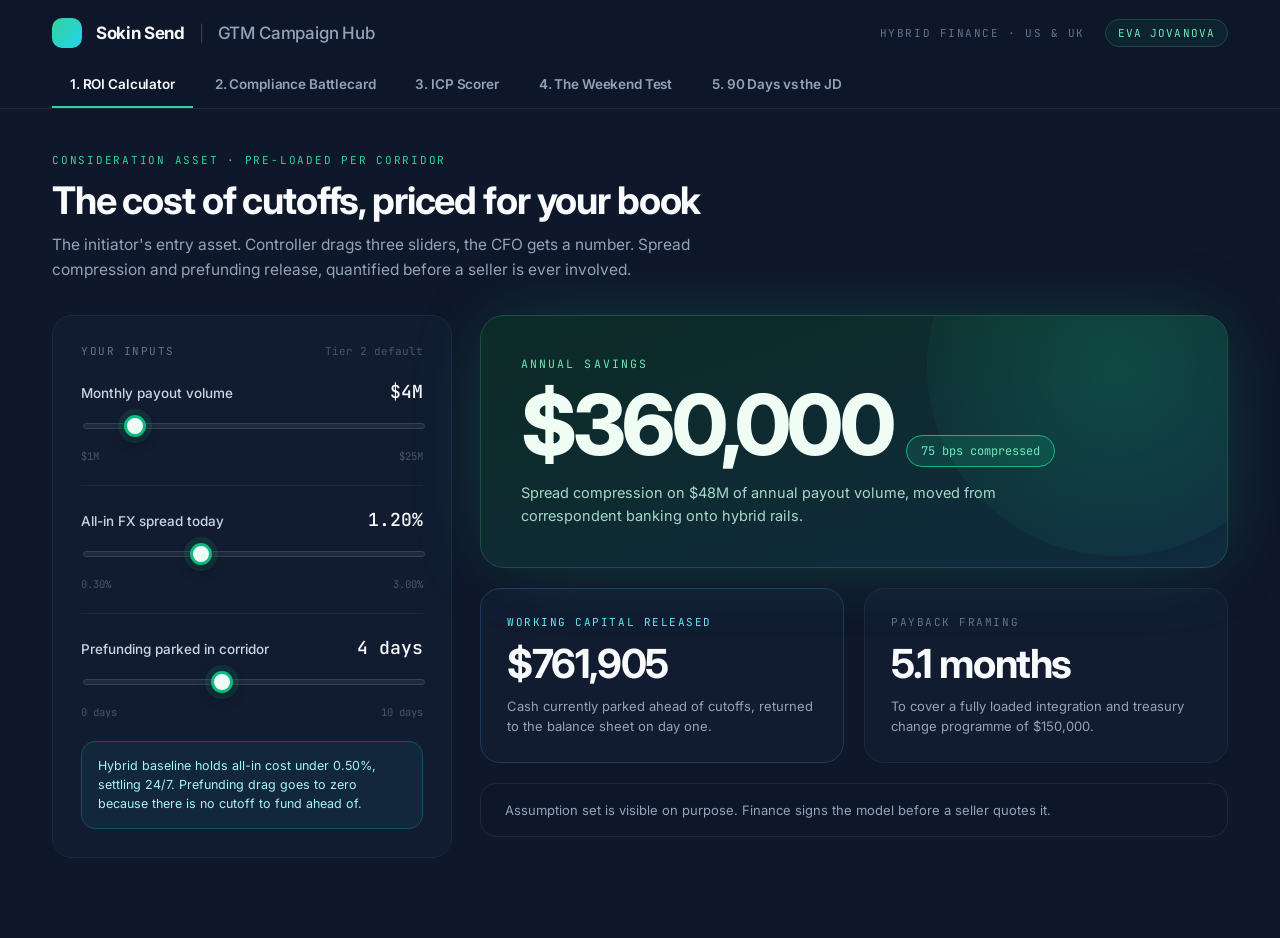
==== index.html @ 521b1e85 "Add files via upload" ====
<!DOCTYPE html>
<html lang="en">
<head>
  <meta charset="UTF-8">
  <meta name="viewport" content="width=device-width, initial-scale=1.0">
  <title>ROI Calculator · Sokin Send GTM Hub</title>

  <link rel="preconnect" href="https://fonts.googleapis.com">
  <link rel="preconnect" href="https://fonts.gstatic.com" crossorigin>
  <link href="https://fonts.googleapis.com/css2?family=Inter:wght@400;500;600;700;800&family=JetBrains+Mono:wght@400;500&display=swap" rel="stylesheet">
  <link rel="stylesheet" href="styles.css">
</head>
<body>

  <!-- ======= HEADER: identical on all five pages. If you change a
       label here, change it on the other four pages too. ======= -->
  <header class="site-header">
    <div class="site-header-inner">
      <div class="brand-row">
        <div class="brand">
          <div class="brand-mark"></div>
          <span class="brand-name">Sokin Send</span>
          <span class="brand-divider">|</span>
          <span class="brand-sub">GTM Campaign Hub</span>
        </div>
        <div class="brand-meta">
          <span class="meta-label">Hybrid Finance · US &amp; UK</span>
          <span class="author-pill">Eva Jovanova</span>
        </div>
      </div>
      <nav class="tab-nav">
        <a href="index.html" aria-current="page">1. ROI Calculator</a>
        <a href="battlecard.html">2. Compliance Battlecard</a>
        <a href="icp-scorer.html">3. ICP Scorer</a>
        <a href="weekend-test.html">4. The Weekend Test</a>
        <a href="90-days.html">5. 90 Days vs the JD</a>
      </nav>
    </div>
  </header>

  <main class="page">

    <div class="page-intro">
      <span class="eyebrow eyebrow-emerald">Consideration asset · pre-loaded per corridor</span>
      <h1 class="page-title">The cost of cutoffs, priced for your book</h1>
      <p class="page-lede">The initiator's entry asset. Controller drags three sliders, the CFO gets a number. Spread compression and prefunding release, quantified before a seller is ever involved.</p>
    </div>

    <div class="roi-grid">

      <!-- ============ LEFT: INPUTS ============
           Slider ranges and starting values live in the min / max /
           step / value attributes below. The formulas live in roi.js. -->
      <div class="card inputs-card">
        <div class="inputs-head">
          <span class="card-label">Your inputs</span>
          <span class="inputs-hint">Tier 2 default</span>
        </div>

        <div class="slider-block">
          <div class="slider-head">
            <span class="slider-name">Monthly payout volume</span>
            <span class="slider-value" id="volume-label">$4M</span>
          </div>
          <input type="range" id="volume" min="1000000" max="25000000" step="500000" value="4000000"
                 aria-label="Monthly payout volume">
          <div class="slider-marks"><span>$1M</span><span>$25M</span></div>
        </div>

        <div class="divider"></div>

        <div class="slider-block">
          <div class="slider-head">
            <span class="slider-name">All-in FX spread today</span>
            <span class="slider-value" id="spread-label">1.20%</span>
          </div>
          <input type="range" id="spread" min="0.3" max="3" step="0.05" value="1.2"
                 aria-label="All-in FX spread today">
          <div class="slider-marks"><span>0.30%</span><span>3.00%</span></div>
        </div>

        <div class="divider"></div>

        <div class="slider-block">
          <div class="slider-head">
            <span class="slider-name">Prefunding parked in corridor</span>
            <span class="slider-value" id="prefund-label">4 days</span>
          </div>
          <input type="range" id="prefund" min="0" max="10" step="1" value="4"
                 aria-label="Prefunding days parked in corridor">
          <div class="slider-marks"><span>0 days</span><span>10 days</span></div>
        </div>

        <div class="assumption-note">
          <p>Hybrid baseline holds all-in cost under 0.50%, settling 24/7. Prefunding drag goes to zero because there is no cutoff to fund ahead of.</p>
        </div>
      </div>

      <!-- ============ RIGHT: OUTPUTS ============
           Everything with an id below is filled in by roi.js. -->
      <div class="outputs-col">

        <div class="hero-card">
          <div class="hero-glow"></div>
          <div class="hero-body">
            <span class="hero-label">Annual savings</span>
            <div class="hero-figure-row">
              <span class="hero-figure" id="savings">$360,000</span>
              <span class="hero-pill" id="bps">75 bps compressed</span>
            </div>
            <p class="hero-note">Spread compression on <span id="annual-volume">$48M</span> of annual payout volume, moved from correspondent banking onto hybrid rails.</p>
          </div>
        </div>

        <div class="stat-pair">
          <div class="card stat-cyan">
            <span class="card-label">Working capital released</span>
            <span class="big-number" id="working-capital">$761,905</span>
            <p class="small-note">Cash currently parked ahead of cutoffs, returned to the balance sheet on day one.</p>
          </div>
          <div class="card">
            <span class="card-label">Payback framing</span>
            <span class="big-number" id="payback">5.1 months</span>
            <p class="small-note">To cover a fully loaded integration and treasury change programme of <span id="program-cost">$150,000</span>.</p>
          </div>
        </div>

        <div class="footnote-bar">
          <span>Assumption set is visible on purpose. Finance signs the model before a seller quotes it.</span>
        </div>

      </div>
    </div>

  </main>

  <script src="roi.js"></script>
</body>
</html>
---- styles.css ----
/* ============================================================
   SOKIN SEND WAR ROOM · SHARED DESIGN SYSTEM
   Ported from the Claude Design export. One file styles all five pages.
   Edit a colour here and it changes everywhere.
   ============================================================ */

:root {
  /* Core palette */
  --bg:            #0f172a;   /* page background */
  --card:          #111c31;   /* card background */
  --card-deep:     #0d1729;   /* darker card variant */
  --border:        #1e293b;   /* default card border */
  --border-strong: #334155;

  /* Text */
  --text-bright:   #f8fafc;   /* headings */
  --text-body:     #e2e8f0;
  --text-muted:    #94a3b8;   /* paragraphs */
  --text-faint:    #64748b;   /* labels */
  --text-ghost:    #475569;   /* slider min/max marks */

  /* Accents */
  --emerald:       #34d399;
  --emerald-soft:  #6ee7b7;
  --cyan:          #67e8f9;
  --indigo:        #a5b4fc;
  --pink:          #f472b6;
  --red:           #fca5a5;

  /* Fonts */
  --sans: 'Inter', system-ui, sans-serif;
  --mono: 'JetBrains Mono', monospace;
}

* { box-sizing: border-box; }

html, body { margin: 0; padding: 0; }

body {
  background: var(--bg);
  color: var(--text-body);
  font-family: var(--sans);
  -webkit-font-smoothing: antialiased;
  padding-bottom: 80px;
}

a { color: var(--emerald-soft); text-decoration: none; }
a:hover { color: #a7f3d0; }

/* ============================================================
   STICKY HEADER + NAV (identical on every page)
   The "active" tab is whichever nav link carries aria-current="page".
   ============================================================ */

.site-header {
  position: sticky;
  top: 0;
  z-index: 20;
  background: rgba(15, 23, 42, 0.86);
  backdrop-filter: blur(14px);
  border-bottom: 1px solid var(--border);
}

.site-header-inner {
  max-width: 1240px;
  margin: 0 auto;
  padding: 18px 32px 0;
  display: flex;
  flex-direction: column;
  gap: 16px;
}

.brand-row {
  display: flex;
  align-items: center;
  justify-content: space-between;
  gap: 24px;
  flex-wrap: wrap;
}

.brand {
  display: flex;
  align-items: center;
  gap: 14px;
}

.brand-mark {
  width: 30px;
  height: 30px;
  border-radius: 10px;
  background: linear-gradient(to bottom right, #34d399, #22d3ee);
}

.brand-name { font-size: 17px; font-weight: 700; letter-spacing: -0.02em; color: var(--text-bright); }
.brand-divider { color: var(--border-strong); }
.brand-sub { font-size: 17px; font-weight: 500; letter-spacing: -0.01em; color: var(--text-muted); }

.brand-meta { display: flex; align-items: center; gap: 20px; }

.meta-label {
  font-family: var(--mono);
  font-size: 11px;
  letter-spacing: 0.14em;
  text-transform: uppercase;
  color: var(--text-faint);
}

.author-pill {
  padding: 6px 12px;
  border-radius: 999px;
  border: 1px solid #1e4b3d;
  background: rgba(16, 185, 129, 0.08);
  font-family: var(--mono);
  font-size: 11px;
  letter-spacing: 0.1em;
  color: var(--emerald-soft);
  text-transform: uppercase;
}

.tab-nav {
  display: flex;
  gap: 4px;
  overflow-x: auto;
  scrollbar-width: none;
}
.tab-nav::-webkit-scrollbar { display: none; }

.tab-nav a {
  flex: none;
  border-bottom: 2px solid transparent;
  padding: 12px 18px 14px;
  font-size: 13.5px;
  font-weight: 600;
  letter-spacing: -0.01em;
  color: var(--text-muted);
  transition: color 0.15s ease;
}
.tab-nav a:hover { color: #f1f5f9; }
.tab-nav a:focus-visible { outline: 2px solid var(--emerald); outline-offset: -2px; border-radius: 6px; }
.tab-nav a[aria-current="page"] { color: var(--text-bright); border-bottom-color: var(--emerald); }

/* ============================================================
   PAGE SCAFFOLD
   ============================================================ */

.page {
  max-width: 1240px;
  margin: 0 auto;
  padding: 44px 32px 0;
  display: flex;
  flex-direction: column;
  gap: 32px;
}

.page-intro { display: flex; flex-direction: column; gap: 10px; }

/* Small uppercase label above each page title. Colour set per page
   with .eyebrow-emerald / -pink / -cyan / -indigo. */
.eyebrow {
  font-family: var(--mono);
  font-size: 11px;
  letter-spacing: 0.16em;
  text-transform: uppercase;
}
.eyebrow-emerald { color: var(--emerald); }
.eyebrow-pink    { color: var(--pink); }
.eyebrow-cyan    { color: var(--cyan); }
.eyebrow-indigo  { color: var(--indigo); }

.page-title {
  margin: 0;
  font-size: 38px;
  font-weight: 700;
  letter-spacing: -0.03em;
  color: var(--text-bright);
}

.page-hook {
  margin: 0;
  font-size: 20px;
  font-weight: 600;
  color: var(--text-body);
}

.page-lede {
  margin: 0;
  max-width: 720px;
  font-size: 15.5px;
  line-height: 1.6;
  color: var(--text-muted);
  text-wrap: pretty;
}

/* ============================================================
   SHARED COMPONENTS
   ============================================================ */

.card {
  background: var(--card);
  border: 1px solid var(--border);
  border-radius: 20px;
  padding: 26px;
}

.card-label {
  font-family: var(--mono);
  font-size: 11px;
  letter-spacing: 0.14em;
  text-transform: uppercase;
  color: var(--text-faint);
  display: block;
  margin-bottom: 10px;
}

.divider { height: 1px; background: var(--border); }

.big-number {
  font-size: 40px;
  font-weight: 700;
  letter-spacing: -0.035em;
  color: var(--text-bright);
  display: block;
  margin-bottom: 8px;
}

.small-note { margin: 0; font-size: 13px; line-height: 1.55; color: var(--text-muted); }

.mono-tag {
  display: inline-block;
  padding: 4px 12px;
  border-radius: 999px;
  border: 1px solid #1e4b3d;
  background: rgba(16, 185, 129, 0.1);
  font-family: var(--mono);
  font-size: 10px;
  letter-spacing: 0.12em;
  text-transform: uppercase;
  color: var(--emerald);
  white-space: nowrap;
}

/* ============================================================
   ROI CALCULATOR (index.html)
   ============================================================ */

.roi-grid {
  display: grid;
  grid-template-columns: 400px 1fr;
  gap: 28px;
  align-items: start;
}

.inputs-card { display: flex; flex-direction: column; gap: 22px; padding: 28px; }

.inputs-head { display: flex; align-items: center; justify-content: space-between; }
.inputs-head .card-label { margin-bottom: 0; }
.inputs-hint { font-family: var(--mono); font-size: 11px; color: var(--text-ghost); }

.slider-block { display: flex; flex-direction: column; gap: 10px; }
.slider-head { display: flex; align-items: baseline; justify-content: space-between; }
.slider-name { font-size: 13.5px; font-weight: 500; color: #cbd5e1; }
.slider-value { font-family: var(--mono); font-size: 18px; font-weight: 500; color: var(--text-bright); }
.slider-marks { display: flex; justify-content: space-between; font-family: var(--mono); font-size: 10.5px; color: var(--text-ghost); }

input[type="range"] {
  -webkit-appearance: none;
  appearance: none;
  background: transparent;
  width: 100%;
  height: 22px;
  cursor: pointer;
}
input[type="range"]::-webkit-slider-runnable-track {
  height: 6px; border-radius: 999px;
  background: var(--border); border: 1px solid var(--border-strong);
}
input[type="range"]::-webkit-slider-thumb {
  -webkit-appearance: none; appearance: none;
  height: 22px; width: 22px; margin-top: -9px; border-radius: 999px;
  background: #ecfdf5; border: 3px solid #10b981;
  box-shadow: 0 0 0 6px rgba(16,185,129,0.14), 0 4px 12px rgba(0,0,0,0.5);
  transition: box-shadow 0.15s ease;
}
input[type="range"]:hover::-webkit-slider-thumb {
  box-shadow: 0 0 0 10px rgba(16,185,129,0.18), 0 4px 12px rgba(0,0,0,0.5);
}
input[type="range"]:focus-visible::-webkit-slider-thumb {
  box-shadow: 0 0 0 4px var(--bg), 0 0 0 7px var(--emerald);
  outline: none;
}
input[type="range"]::-moz-range-track {
  height: 6px; border-radius: 999px; background: var(--border);
}
input[type="range"]::-moz-range-thumb {
  height: 20px; width: 20px; border-radius: 999px;
  background: #ecfdf5; border: 3px solid #10b981; cursor: pointer;
}

.assumption-note {
  padding: 14px 16px;
  border-radius: 14px;
  background: rgba(34, 211, 238, 0.06);
  border: 1px solid #164e63;
}
.assumption-note p { margin: 0; font-size: 12.5px; line-height: 1.55; color: #a5f3fc; }

.outputs-col { display: flex; flex-direction: column; gap: 20px; }

.hero-card {
  position: relative;
  overflow: hidden;
  border-radius: 24px;
  padding: 40px;
  background: linear-gradient(to bottom right, #0d2b26, #102a3f);
  border: 1px solid #1e5045;
  box-shadow: 0 0 80px -20px rgba(16, 185, 129, 0.35);
}
.hero-glow {
  position: absolute; top: -140px; right: -80px;
  width: 380px; height: 380px; border-radius: 999px;
  background: radial-gradient(circle, rgba(16,185,129,0.22), rgba(16,185,129,0));
}
.hero-body { position: relative; display: flex; flex-direction: column; gap: 14px; }
.hero-label {
  font-family: var(--mono); font-size: 11.5px;
  letter-spacing: 0.18em; text-transform: uppercase; color: var(--emerald-soft);
}
.hero-figure-row { display: flex; align-items: baseline; gap: 14px; flex-wrap: wrap; }
.hero-figure {
  font-size: 84px; font-weight: 800;
  letter-spacing: -0.045em; line-height: 0.95; color: #f0fdf4;
}
.hero-pill {
  padding: 7px 14px; border-radius: 999px;
  background: rgba(16,185,129,0.16); border: 1px solid #10b981;
  font-family: var(--mono); font-size: 12px; color: var(--emerald-soft);
}
.hero-note { margin: 0; max-width: 560px; font-size: 14.5px; line-height: 1.6; color: #a7d8c8; }

.stat-pair { display: grid; grid-template-columns: 1fr 1fr; gap: 20px; }
.stat-cyan { border-color: #1e3a5f; }
.stat-cyan .card-label { color: var(--cyan); }

.footnote-bar {
  display: flex; align-items: center; justify-content: space-between; gap: 20px;
  padding: 18px 24px; border-radius: 16px;
  background: var(--card-deep); border: 1px solid var(--border);
}
.footnote-bar span { font-size: 13px; color: var(--text-muted); }

/* ============================================================
   COMPLIANCE BATTLECARD (battlecard.html)
   ============================================================ */

.battlecard-grid {
  display: grid;
  grid-template-columns: 5fr 7fr;
  gap: 28px;
  align-items: start;
}

.objection-card {
  background: rgba(69, 10, 10, 0.3);
  border: 1px solid rgba(127, 29, 29, 0.5);
  border-radius: 24px;
  padding: 32px;
}
.response-card {
  background: rgba(2, 44, 34, 0.2);
  border: 1px solid rgba(6, 78, 59, 0.5);
  border-radius: 24px;
  padding: 32px;
}

.speaker-row { display: flex; align-items: center; gap: 10px; margin-bottom: 22px; }
.speaker-dot { width: 8px; height: 8px; border-radius: 999px; }
.dot-red { background: var(--red); }
.dot-emerald { background: var(--emerald); }

.speaker-label {
  font-family: var(--mono); font-size: 11px;
  letter-spacing: 0.14em; text-transform: uppercase;
}
.label-red { color: #fda4af; }
.label-emerald { color: var(--emerald); }

.objection-quote {
  margin: 0 0 22px;
  font-size: 23px; font-weight: 600; line-height: 1.35; color: #fee2e2;
}
.response-quote {
  margin: 0 0 28px;
  font-size: 20px; font-weight: 600; line-height: 1.4; color: #ecfdf5;
}

.persona-block { padding-top: 20px; border-top: 1px solid rgba(127, 29, 29, 0.5); margin-bottom: 22px; }
.persona-name { margin: 0 0 4px; font-weight: 600; color: #fecaca; }
.persona-role { margin: 0; font-size: 13px; color: rgba(252, 165, 165, 0.7); line-height: 1.5; }

.coach-box { padding: 16px; border-radius: 14px; background: rgba(15, 23, 42, 0.5); }
.coach-box .card-label { font-size: 10px; margin-bottom: 8px; }
.coach-box p { margin: 0; font-size: 13.5px; color: #cbd5e1; line-height: 1.5; }

.fact-list { display: flex; flex-direction: column; gap: 12px; }

.fact-row {
  display: flex; gap: 16px;
  padding: 16px;
  border-radius: 14px;
  background: rgba(30, 41, 59, 0.5);
  border: 1px solid rgba(51, 65, 85, 0.5);
}
.fact-check {
  width: 20px; height: 20px; border-radius: 999px; flex: none; margin-top: 2px;
  display: flex; align-items: center; justify-content: center;
  background: rgba(16,185,129,0.2); border: 1px solid #10b981;
  color: var(--emerald); font-size: 11px;
}
.fact-title { margin: 0 0 4px; font-weight: 600; color: #e2e8f0; font-size: 14.5px; }
.fact-body { margin: 0; font-size: 13px; line-height: 1.55; color: var(--text-muted); }

/* ============================================================
   ICP SCORER (icp-scorer.html)
   ============================================================ */

.icp-grid {
  display: grid;
  grid-template-columns: 8fr 4fr;
  gap: 28px;
  align-items: start;
}

.trigger-list { display: flex; flex-direction: column; gap: 14px; }

.trigger {
  display: flex; align-items: flex-start; gap: 18px;
  padding: 22px;
  border-radius: 18px;
  background: var(--card);
  border: 1px solid var(--border);
  text-align: left;
  cursor: pointer;
  font-family: var(--sans);
  transition: border-color 0.15s ease, background 0.15s ease;
  width: 100%;
}
.trigger:hover { border-color: #475569; }
.trigger:focus-visible { outline: 2px solid var(--emerald); outline-offset: 2px; }

.trigger-box {
  width: 24px; height: 24px; border-radius: 7px; flex: none; margin-top: 2px;
  display: flex; align-items: center; justify-content: center;
  border: 1px solid var(--text-faint);
  color: transparent;
  font-weight: 700; font-size: 13px;
  transition: all 0.15s ease;
}
.trigger-title { margin: 0 0 4px; font-size: 17px; font-weight: 600; color: #f1f5f9; }
.trigger-body { margin: 0; font-size: 13.5px; line-height: 1.5; color: var(--text-muted); }

/* Selected state, applied by icp.js when a trigger is clicked */
.trigger.active {
  background: rgba(6, 78, 59, 0.1);
  border-color: #10b981;
}
.trigger.active .trigger-box {
  background: var(--emerald);
  border-color: var(--emerald);
  color: #0f172a;
}

.niche-note { margin: 6px 0 0; font-size: 13.5px; color: var(--text-faint); }

.score-card {
  display: flex; flex-direction: column; align-items: center; text-align: center;
  border-radius: 24px; padding: 32px;
}

.score-ring {
  width: 190px; height: 190px; border-radius: 999px;
  display: flex; flex-direction: column; align-items: center; justify-content: center;
  border: 2px solid var(--border-strong);
  background: var(--bg);
  margin: 26px 0 30px;
  transition: all 0.3s ease;
}
.score-ring.qualified {
  background: rgba(16, 185, 129, 0.1);
  border-color: #10b981;
  box-shadow: 0 0 50px -10px rgba(16, 185, 129, 0.3);
}
.score-value { font-size: 58px; font-weight: 700; color: var(--text-muted); line-height: 1; margin-bottom: 6px; }
.score-ring.qualified .score-value { color: var(--emerald); }
.score-denominator {
  font-family: var(--mono); font-size: 10px;
  letter-spacing: 0.14em; text-transform: uppercase; color: var(--text-faint);
}

.score-verdict { margin: 0 0 8px; font-size: 17px; font-weight: 600; color: var(--text-muted); }
.score-verdict.qualified { color: var(--emerald); }
.score-explain { margin: 0 0 28px; font-size: 13.5px; line-height: 1.55; color: var(--text-muted); }

.sequence-btn {
  width: 100%; padding: 15px;
  border-radius: 14px; border: 0;
  font-family: var(--sans); font-size: 13.5px; font-weight: 700;
  background: var(--border); color: var(--text-faint);
  cursor: not-allowed;
  transition: all 0.15s ease;
}
.sequence-btn.enabled {
  background: #10b981; color: #0f172a;
  cursor: pointer;
}
.sequence-btn.enabled:hover { background: var(--emerald); }

/* ============================================================
   THE WEEKEND TEST (weekend-test.html)
   ============================================================ */

.funnel-grid {
  display: grid;
  grid-template-columns: repeat(4, 1fr);
  gap: 20px;
}

.stage-card {
  display: flex; flex-direction: column;
  padding: 24px;
  border-radius: 18px;
  background: var(--card);
  border: 1px solid var(--border);
  transition: transform 0.15s ease;
}
.stage-card:hover { transform: translateY(-4px); }

.stage-eyebrow {
  font-family: var(--mono); font-size: 10px;
  letter-spacing: 0.14em; text-transform: uppercase;
  margin-bottom: 14px;
}
.stage-bar { height: 4px; width: 25%; border-radius: 999px; margin-bottom: 20px; }

/* Stage colours, one class per funnel stage */
.stage-awareness     .stage-eyebrow, .stage-awareness     .stage-kpi { color: #22d3ee; }
.stage-awareness     .stage-bar { background: #22d3ee; }
.stage-consideration .stage-eyebrow, .stage-consideration .stage-kpi { color: #818cf8; }
.stage-consideration .stage-bar { background: #818cf8; }
.stage-decision      .stage-eyebrow, .stage-decision      .stage-kpi { color: var(--emerald); }
.stage-decision      .stage-bar { background: var(--emerald); }
.stage-adoption      .stage-eyebrow, .stage-adoption      .stage-kpi { color: var(--emerald-soft); }
.stage-adoption      .stage-bar { background: var(--emerald-soft); }

.stage-asset { margin: 0 0 8px; font-size: 17px; font-weight: 700; color: var(--text-bright); }
.stage-detail { margin: 0 0 28px; font-size: 13px; line-height: 1.55; color: var(--text-muted); }

.stage-footer { margin-top: auto; display: flex; flex-direction: column; gap: 12px; }
.stage-job {
  padding: 12px;
  border-radius: 12px;
  background: var(--bg);
  border: 1px solid var(--border);
}
.stage-job .card-label { font-size: 10px; margin-bottom: 4px; }
.stage-job p { margin: 0; font-size: 12px; color: #cbd5e1; }
.stage-kpi-row { display: flex; justify-content: space-between; align-items: center; padding: 0 4px; }
.stage-kpi-row .card-label { font-size: 10px; margin-bottom: 0; }
.stage-kpi { font-family: var(--mono); font-size: 10px; text-transform: uppercase; font-weight: 700; }

.route-pair { display: grid; grid-template-columns: 1fr 1fr; gap: 20px; }
.route-card { background: var(--card-deep); }
.route-card .card-label.route-direct { color: var(--emerald); }
.route-card .card-label.route-partner { color: var(--indigo); }
.route-card p { margin: 0; font-size: 13.5px; line-height: 1.55; color: #cbd5e1; }

/* ============================================================
   90 DAYS VS THE JD (90-days.html)
   ============================================================ */

.jd-table { display: flex; flex-direction: column; }

.jd-head, .jd-row {
  display: grid;
  grid-template-columns: 4fr 6fr 2fr;
  gap: 24px;
  padding: 20px 16px;
}
.jd-head {
  border-bottom: 1px solid var(--border-strong);
  padding-top: 0;
  padding-bottom: 14px;
}
.jd-head .card-label { margin-bottom: 0; }
.jd-head .col-mine { color: var(--emerald); }
.jd-head .col-when { text-align: right; }

.jd-row {
  border-bottom: 1px solid rgba(30, 41, 59, 0.5);
  transition: background 0.15s ease;
}
.jd-row:hover { background: rgba(30, 41, 59, 0.3); }

.jd-criterion { margin: 0 0 4px; font-weight: 600; color: #f1f5f9; }
.jd-sub { margin: 0; font-size: 12px; color: var(--text-faint); }
.jd-mine { margin: 0; font-size: 13.5px; line-height: 1.6; color: #cbd5e1; }
.jd-when { text-align: right; }

.jd-closer {
  display: flex; justify-content: space-between; align-items: center; gap: 20px;
  margin-top: 8px;
  padding: 30px;
  border-radius: 20px;
  background: linear-gradient(to bottom right, #0d2b26, #0f172a);
  border: 1px solid rgba(6, 78, 59, 0.5);
}
.jd-closer-title { margin: 0 0 4px; font-size: 17px; font-weight: 700; color: #ecfdf5; }
.jd-closer-sub { margin: 0; font-size: 13.5px; color: rgba(167, 216, 200, 0.8); }

/* ============================================================
   RESPONSIVE · stacks the grids on phones and small screens
   ============================================================ */

@media (max-width: 960px) {
  .roi-grid, .battlecard-grid, .icp-grid { grid-template-columns: 1fr; }
  .funnel-grid { grid-template-columns: 1fr 1fr; }
  .hero-figure { font-size: 56px; }
  .page { padding: 32px 20px 0; }
  .site-header-inner { padding: 14px 20px 0; }
}

@media (max-width: 620px) {
  .funnel-grid, .stat-pair, .route-pair { grid-template-columns: 1fr; }
  .jd-head { display: none; }
  .jd-row { grid-template-columns: 1fr; gap: 10px; }
  .jd-when { text-align: left; }
  .footnote-bar, .jd-closer { flex-direction: column; align-items: flex-start; }
}
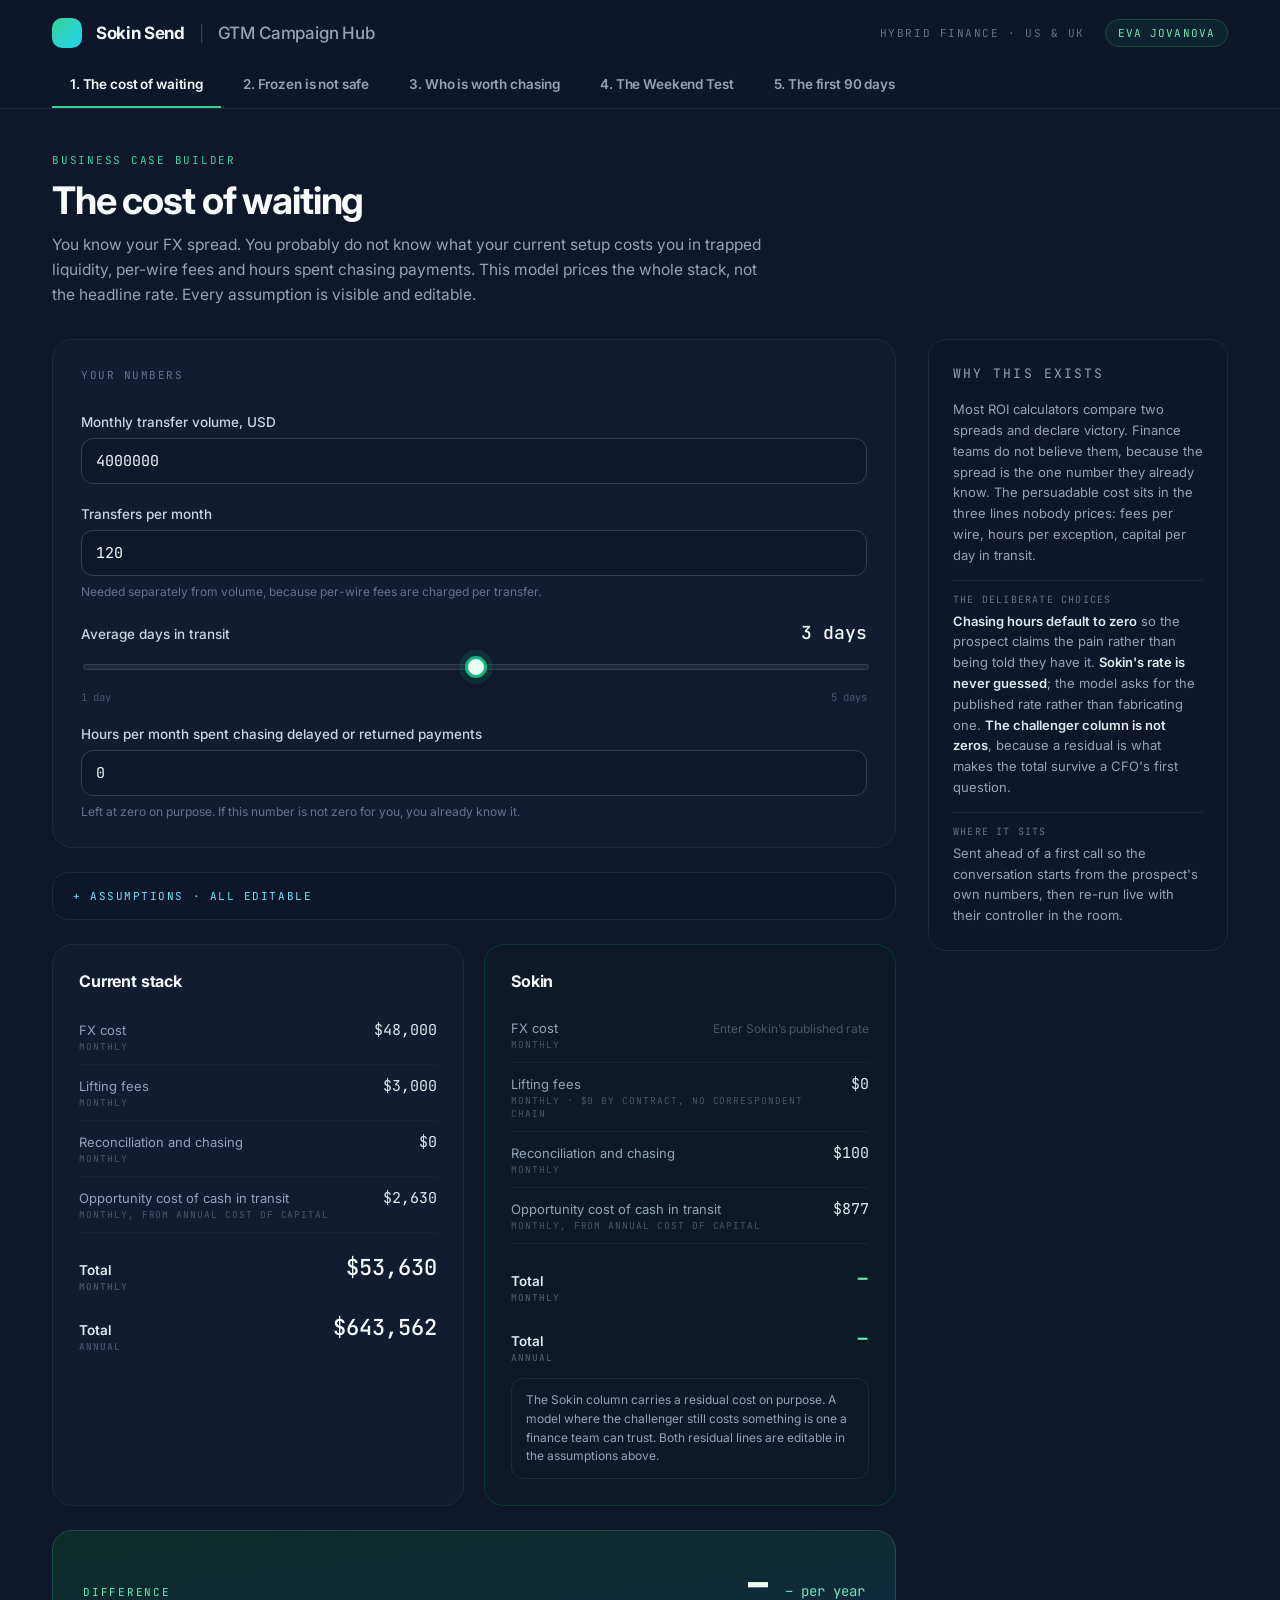
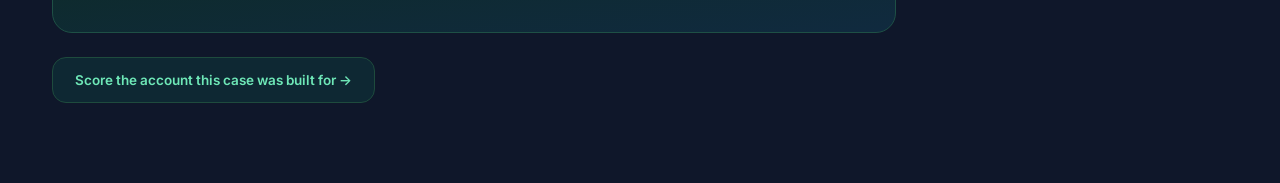
==== commit 75396463: "Add files via upload" ====
--- a/index.html
+++ b/index.html
@@ -3,7 +3,7 @@
 <head>
   <meta charset="UTF-8">
   <meta name="viewport" content="width=device-width, initial-scale=1.0">
-  <title>ROI Calculator · Sokin Send GTM Hub</title>
+  <title>The cost of waiting · Sokin Send GTM Hub</title>
 
   <link rel="preconnect" href="https://fonts.googleapis.com">
   <link rel="preconnect" href="https://fonts.gstatic.com" crossorigin>
@@ -29,11 +29,11 @@
         </div>
       </div>
       <nav class="tab-nav">
-        <a href="index.html" aria-current="page">1. ROI Calculator</a>
-        <a href="battlecard.html">2. Compliance Battlecard</a>
-        <a href="icp-scorer.html">3. ICP Scorer</a>
+        <a href="index.html" aria-current="page">1. The cost of waiting</a>
+        <a href="battlecard.html">2. Frozen is not safe</a>
+        <a href="icp-scorer.html">3. Who is worth chasing</a>
         <a href="weekend-test.html">4. The Weekend Test</a>
-        <a href="90-days.html">5. 90 Days vs the JD</a>
+        <a href="90-days.html">5. The first 90 days</a>
       </nav>
     </div>
   </header>
@@ -41,99 +41,178 @@
   <main class="page">
 
     <div class="page-intro">
-      <span class="eyebrow eyebrow-emerald">Consideration asset · pre-loaded per corridor</span>
-      <h1 class="page-title">The cost of cutoffs, priced for your book</h1>
-      <p class="page-lede">The initiator's entry asset. Controller drags three sliders, the CFO gets a number. Spread compression and prefunding release, quantified before a seller is ever involved.</p>
+      <span class="eyebrow eyebrow-emerald">Business case builder</span>
+      <h1 class="page-title">The cost of waiting</h1>
+      <p class="page-lede">You know your FX spread. You probably do not know what your current setup costs you in trapped liquidity, per-wire fees and hours spent chasing payments. This model prices the whole stack, not the headline rate. Every assumption is visible and editable.</p>
     </div>
 
-    <div class="roi-grid">
-
-      <!-- ============ LEFT: INPUTS ============
-           Slider ranges and starting values live in the min / max /
-           step / value attributes below. The formulas live in roi.js. -->
-      <div class="card inputs-card">
-        <div class="inputs-head">
-          <span class="card-label">Your inputs</span>
-          <span class="inputs-hint">Tier 2 default</span>
-        </div>
-
-        <div class="slider-block">
-          <div class="slider-head">
-            <span class="slider-name">Monthly payout volume</span>
-            <span class="slider-value" id="volume-label">$4M</span>
-          </div>
-          <input type="range" id="volume" min="1000000" max="25000000" step="500000" value="4000000"
-                 aria-label="Monthly payout volume">
-          <div class="slider-marks"><span>$1M</span><span>$25M</span></div>
-        </div>
-
-        <div class="divider"></div>
-
-        <div class="slider-block">
-          <div class="slider-head">
-            <span class="slider-name">All-in FX spread today</span>
-            <span class="slider-value" id="spread-label">1.20%</span>
-          </div>
-          <input type="range" id="spread" min="0.3" max="3" step="0.05" value="1.2"
-                 aria-label="All-in FX spread today">
-          <div class="slider-marks"><span>0.30%</span><span>3.00%</span></div>
-        </div>
-
-        <div class="divider"></div>
-
-        <div class="slider-block">
-          <div class="slider-head">
-            <span class="slider-name">Prefunding parked in corridor</span>
-            <span class="slider-value" id="prefund-label">4 days</span>
-          </div>
-          <input type="range" id="prefund" min="0" max="10" step="1" value="4"
-                 aria-label="Prefunding days parked in corridor">
-          <div class="slider-marks"><span>0 days</span><span>10 days</span></div>
-        </div>
-
-        <div class="assumption-note">
-          <p>Hybrid baseline holds all-in cost under 0.50%, settling 24/7. Prefunding drag goes to zero because there is no cutoff to fund ahead of.</p>
-        </div>
+    <div class="stage-rail">
+
+      <!-- ============ MAIN STAGE ============ -->
+      <div style="display: flex; flex-direction: column; gap: 24px;">
+
+        <!-- Inputs -->
+        <div class="card inputs-card">
+          <span class="card-label">Your numbers</span>
+
+          <div class="field-block">
+            <label class="field-label" for="volume">Monthly transfer volume, USD</label>
+            <input class="num-input" type="number" id="volume" min="0" step="10000" value="4000000">
+          </div>
+
+          <div class="field-block">
+            <label class="field-label" for="transfers">Transfers per month</label>
+            <input class="num-input" type="number" id="transfers" min="0" step="1" value="120">
+            <p class="field-help">Needed separately from volume, because per-wire fees are charged per transfer.</p>
+          </div>
+
+          <div class="slider-block">
+            <div class="slider-head">
+              <span class="slider-name">Average days in transit</span>
+              <span class="slider-value" id="days-label">3 days</span>
+            </div>
+            <input type="range" id="days" min="1" max="5" step="1" value="3" aria-label="Average days in transit">
+            <div class="slider-marks"><span>1 day</span><span>5 days</span></div>
+          </div>
+
+          <div class="field-block">
+            <label class="field-label" for="chase-hours">Hours per month spent chasing delayed or returned payments</label>
+            <input class="num-input" type="number" id="chase-hours" min="0" step="1" value="0">
+            <p class="field-help">Left at zero on purpose. If this number is not zero for you, you already know it.</p>
+          </div>
+        </div>
+
+        <!-- Assumptions -->
+        <details class="assumptions">
+          <summary>Assumptions · all editable</summary>
+          <div class="assumptions-grid">
+            <div class="assumption-field">
+              <label for="coc">Cost of capital, % per year</label>
+              <input class="num-input" type="number" id="coc" min="0" step="0.1" value="8.0">
+            </div>
+            <div class="assumption-field">
+              <label for="hourly">Fully loaded finance team cost, $ per hour</label>
+              <input class="num-input" type="number" id="hourly" min="0" step="1" value="50">
+            </div>
+            <div class="assumption-field">
+              <label for="lifting">Average lifting fee per wire, $</label>
+              <input class="num-input" type="number" id="lifting" min="0" step="1" value="25">
+            </div>
+            <div class="assumption-field">
+              <label for="legacy-spread">Legacy FX spread, %</label>
+              <input class="num-input" type="number" id="legacy-spread" min="0" step="0.05" value="1.20">
+            </div>
+            <div class="assumption-field">
+              <label for="sokin-spread">Sokin FX spread, %</label>
+              <input class="num-input" type="number" id="sokin-spread" min="0" step="0.05" placeholder="enter Sokin's published rate">
+            </div>
+            <div class="assumption-field">
+              <label for="sokin-hours">Residual investigation hours per month under Sokin</label>
+              <input class="num-input" type="number" id="sokin-hours" min="0" step="1" value="2">
+            </div>
+            <div class="assumption-field">
+              <label for="sokin-days">Sokin days in transit</label>
+              <input class="num-input" type="number" id="sokin-days" min="0" step="0.5" value="1">
+            </div>
+          </div>
+        </details>
+
+        <!-- Outputs -->
+        <div class="cost-compare">
+
+          <div class="cost-col cost-col-legacy">
+            <h2>Current stack</h2>
+            <div class="cost-line">
+              <span class="cost-line-name">FX cost<span class="cost-line-period">Monthly</span></span>
+              <span class="cost-line-value" id="a-fx">$0</span>
+            </div>
+            <div class="cost-line">
+              <span class="cost-line-name">Lifting fees<span class="cost-line-period">Monthly</span></span>
+              <span class="cost-line-value" id="a-lift">$0</span>
+            </div>
+            <div class="cost-line">
+              <span class="cost-line-name">Reconciliation and chasing<span class="cost-line-period">Monthly</span></span>
+              <span class="cost-line-value" id="a-recon">$0</span>
+            </div>
+            <div class="cost-line">
+              <span class="cost-line-name">Opportunity cost of cash in transit<span class="cost-line-period">Monthly, from annual cost of capital</span></span>
+              <span class="cost-line-value" id="a-opp">$0</span>
+            </div>
+            <div class="cost-total">
+              <span class="cost-total-name">Total<span class="cost-line-period">Monthly</span></span>
+              <span class="cost-total-value" id="a-total">$0</span>
+            </div>
+            <div class="cost-total">
+              <span class="cost-total-name">Total<span class="cost-line-period">Annual</span></span>
+              <span class="cost-total-value" id="a-total-annual">$0</span>
+            </div>
+          </div>
+
+          <div class="cost-col cost-col-sokin">
+            <h2>Sokin</h2>
+            <div class="cost-line">
+              <span class="cost-line-name">FX cost<span class="cost-line-period">Monthly</span></span>
+              <span class="cost-line-value" id="b-fx">$0</span>
+            </div>
+            <div class="cost-line">
+              <span class="cost-line-name">Lifting fees<span class="cost-line-period">Monthly · $0 by contract, no correspondent chain</span></span>
+              <span class="cost-line-value" id="b-lift">$0</span>
+            </div>
+            <div class="cost-line">
+              <span class="cost-line-name">Reconciliation and chasing<span class="cost-line-period">Monthly</span></span>
+              <span class="cost-line-value" id="b-recon">$0</span>
+            </div>
+            <div class="cost-line">
+              <span class="cost-line-name">Opportunity cost of cash in transit<span class="cost-line-period">Monthly, from annual cost of capital</span></span>
+              <span class="cost-line-value" id="b-opp">$0</span>
+            </div>
+            <div class="cost-total">
+              <span class="cost-total-name">Total<span class="cost-line-period">Monthly</span></span>
+              <span class="cost-total-value" id="b-total">$0</span>
+            </div>
+            <div class="cost-total">
+              <span class="cost-total-name">Total<span class="cost-line-period">Annual</span></span>
+              <span class="cost-total-value" id="b-total-annual">$0</span>
+            </div>
+            <p class="residual-note">The Sokin column carries a residual cost on purpose. A model where the challenger still costs something is one a finance team can trust. Both residual lines are editable in the assumptions above.</p>
+          </div>
+
+        </div>
+
+        <div class="difference-bar">
+          <span class="difference-label">Difference</span>
+          <div class="difference-figures">
+            <span class="difference-monthly" id="diff-monthly">$0</span>
+            <span class="difference-annual"><span id="diff-annual">$0</span> per year</span>
+          </div>
+        </div>
+
+        <div>
+          <a class="exit-link" href="icp-scorer.html">Score the account this case was built for &rarr;</a>
+        </div>
+
       </div>
 
-      <!-- ============ RIGHT: OUTPUTS ============
-           Everything with an id below is filled in by roi.js. -->
-      <div class="outputs-col">
-
-        <div class="hero-card">
-          <div class="hero-glow"></div>
-          <div class="hero-body">
-            <span class="hero-label">Annual savings</span>
-            <div class="hero-figure-row">
-              <span class="hero-figure" id="savings">$360,000</span>
-              <span class="hero-pill" id="bps">75 bps compressed</span>
-            </div>
-            <p class="hero-note">Spread compression on <span id="annual-volume">$48M</span> of annual payout volume, moved from correspondent banking onto hybrid rails.</p>
-          </div>
-        </div>
-
-        <div class="stat-pair">
-          <div class="card stat-cyan">
-            <span class="card-label">Working capital released</span>
-            <span class="big-number" id="working-capital">$761,905</span>
-            <p class="small-note">Cash currently parked ahead of cutoffs, returned to the balance sheet on day one.</p>
-          </div>
-          <div class="card">
-            <span class="card-label">Payback framing</span>
-            <span class="big-number" id="payback">5.1 months</span>
-            <p class="small-note">To cover a fully loaded integration and treasury change programme of <span id="program-cost">$150,000</span>.</p>
-          </div>
-        </div>
-
-        <div class="footnote-bar">
-          <span>Assumption set is visible on purpose. Finance signs the model before a seller quotes it.</span>
-        </div>
-
-      </div>
+      <!-- ============ SIDE RAIL ============ -->
+      <aside class="rail">
+        <p class="rail-title">Why this exists</p>
+        <div class="rail-item">
+          <p>Most ROI calculators compare two spreads and declare victory. Finance teams do not believe them, because the spread is the one number they already know. The persuadable cost sits in the three lines nobody prices: fees per wire, hours per exception, capital per day in transit.</p>
+        </div>
+        <div class="rail-item">
+          <span class="rail-kicker">The deliberate choices</span>
+          <p><strong>Chasing hours default to zero</strong> so the prospect claims the pain rather than being told they have it. <strong>Sokin's rate is never guessed</strong>; the model asks for the published rate rather than fabricating one. <strong>The challenger column is not zeros</strong>, because a residual is what makes the total survive a CFO's first question.</p>
+        </div>
+        <div class="rail-item">
+          <span class="rail-kicker">Where it sits</span>
+          <p>Sent ahead of a first call so the conversation starts from the prospect's own numbers, then re-run live with their controller in the room.</p>
+        </div>
+      </aside>
+
     </div>
 
   </main>
 
-  <script src="roi.js"></script>
+  <script src="calculator-logic.js"></script>
 </body>
 </html>
--- a/styles.css
+++ b/styles.css
@@ -635,3 +635,319 @@
   .jd-when { text-align: left; }
   .footnote-bar, .jd-closer { flex-direction: column; align-items: flex-start; }
 }
+
+/* ============================================================
+   V2 ADDITIONS · main stage + "Why this exists" rail,
+   cost comparison, assumptions panel, quadrant, phases.
+   Everything below extends the system above; nothing replaces it.
+   ============================================================ */
+
+/* ---------- Main stage + side rail layout ---------- */
+
+.stage-rail {
+  display: grid;
+  grid-template-columns: 1fr 300px;
+  gap: 32px;
+  align-items: start;
+}
+
+.rail {
+  position: sticky;
+  top: 132px;
+  display: flex;
+  flex-direction: column;
+  gap: 14px;
+  padding: 24px;
+  border-radius: 18px;
+  background: var(--card-deep);
+  border: 1px solid var(--border);
+}
+.rail-title {
+  font-family: var(--mono);
+  font-size: 11px;
+  letter-spacing: 0.16em;
+  text-transform: uppercase;
+  color: var(--indigo);
+  margin: 0;
+}
+.rail p { margin: 0; font-size: 13px; line-height: 1.6; color: var(--text-muted); }
+.rail strong { color: var(--text-body); font-weight: 600; }
+.rail .rail-item { padding-top: 12px; border-top: 1px solid var(--border); }
+.rail .rail-item:first-of-type { padding-top: 0; border-top: 0; }
+.rail-kicker {
+  font-family: var(--mono); font-size: 10px; letter-spacing: 0.12em;
+  text-transform: uppercase; color: var(--text-faint);
+  display: block; margin-bottom: 5px;
+}
+
+/* ---------- Number inputs ---------- */
+
+.field-block { display: flex; flex-direction: column; gap: 8px; }
+.field-label { font-size: 13.5px; font-weight: 500; color: #cbd5e1; }
+.field-help { font-size: 12px; color: var(--text-faint); margin: 0; }
+
+.num-input {
+  width: 100%;
+  padding: 12px 14px;
+  border-radius: 12px;
+  border: 1px solid var(--border-strong);
+  background: var(--bg);
+  color: var(--text-bright);
+  font-family: var(--mono);
+  font-size: 15px;
+}
+.num-input::placeholder { color: var(--text-ghost); font-size: 12.5px; font-family: var(--sans); }
+.num-input:focus-visible { outline: 2px solid var(--emerald); outline-offset: 1px; border-color: var(--emerald); }
+
+/* ---------- Assumptions panel ---------- */
+
+details.assumptions {
+  border: 1px solid var(--border);
+  border-radius: 16px;
+  background: var(--card-deep);
+}
+details.assumptions summary {
+  cursor: pointer;
+  padding: 16px 20px;
+  font-family: var(--mono);
+  font-size: 11px;
+  letter-spacing: 0.14em;
+  text-transform: uppercase;
+  color: var(--cyan);
+  list-style: none;
+}
+details.assumptions summary::-webkit-details-marker { display: none; }
+details.assumptions summary::before { content: "+ "; }
+details.assumptions[open] summary::before { content: "\2212  "; }
+details.assumptions summary:focus-visible { outline: 2px solid var(--emerald); outline-offset: -2px; border-radius: 16px; }
+.assumptions-grid {
+  display: grid;
+  grid-template-columns: 1fr 1fr;
+  gap: 16px 20px;
+  padding: 4px 20px 22px;
+}
+.assumption-field { display: flex; flex-direction: column; gap: 6px; }
+.assumption-field label { font-size: 12.5px; color: var(--text-muted); }
+
+/* ---------- Two-column cost comparison ---------- */
+
+.cost-compare { display: grid; grid-template-columns: 1fr 1fr; gap: 20px; }
+
+.cost-col { padding: 26px; border-radius: 20px; }
+.cost-col-legacy { background: var(--card); border: 1px solid var(--border); }
+.cost-col-sokin { background: rgba(2, 44, 34, 0.2); border: 1px solid rgba(6, 78, 59, 0.6); }
+
+.cost-col h2 { margin: 0 0 18px; font-size: 16px; font-weight: 700; color: var(--text-bright); letter-spacing: -0.01em; }
+
+.cost-line {
+  display: flex; justify-content: space-between; align-items: baseline; gap: 12px;
+  padding: 11px 0;
+  border-bottom: 1px solid rgba(30, 41, 59, 0.6);
+}
+.cost-line-name { font-size: 13px; color: var(--text-muted); }
+.cost-line-period {
+  display: block; font-family: var(--mono); font-size: 9.5px;
+  letter-spacing: 0.1em; text-transform: uppercase; color: var(--text-ghost); margin-top: 2px;
+}
+.cost-line-value { font-family: var(--mono); font-size: 15px; color: var(--text-body); white-space: nowrap; }
+.cost-line-value.pending { font-family: var(--sans); font-size: 12px; color: var(--text-ghost); }
+
+.cost-total {
+  display: flex; justify-content: space-between; align-items: baseline; gap: 12px;
+  padding-top: 16px; margin-top: 4px;
+}
+.cost-total-name { font-size: 13.5px; font-weight: 600; color: var(--text-body); }
+.cost-total-value { font-family: var(--mono); font-size: 22px; font-weight: 500; color: var(--text-bright); }
+.cost-col-sokin .cost-total-value { color: var(--emerald-soft); }
+
+.residual-note {
+  margin: 14px 0 0; padding: 12px 14px; border-radius: 12px;
+  background: rgba(15, 23, 42, 0.5); border: 1px solid var(--border);
+  font-size: 12px; line-height: 1.55; color: var(--text-muted);
+}
+
+.difference-bar {
+  display: flex; flex-wrap: wrap; align-items: baseline; justify-content: space-between; gap: 14px;
+  padding: 26px 30px; border-radius: 20px;
+  background: linear-gradient(to bottom right, #0d2b26, #102a3f);
+  border: 1px solid #1e5045;
+}
+.difference-label {
+  font-family: var(--mono); font-size: 11px; letter-spacing: 0.16em;
+  text-transform: uppercase; color: var(--emerald-soft);
+}
+.difference-figures { display: flex; align-items: baseline; gap: 18px; flex-wrap: wrap; }
+.difference-monthly { font-size: 40px; font-weight: 800; letter-spacing: -0.03em; color: #f0fdf4; }
+.difference-annual { font-family: var(--mono); font-size: 14px; color: var(--emerald-soft); }
+
+/* ---------- Plays (tab 2) ---------- */
+
+.play {
+  display: grid; grid-template-columns: 1fr 1fr 1fr; gap: 0;
+  border: 1px solid var(--border); border-radius: 20px; overflow: hidden;
+  background: var(--card);
+}
+.play + .play { margin-top: 20px; }
+.play-cell { padding: 26px; }
+.play-cell + .play-cell { border-left: 1px solid var(--border); }
+.play-cell-prospect { background: rgba(69, 10, 10, 0.22); }
+.play-cell-seller { background: rgba(2, 44, 34, 0.18); }
+.play-quote { margin: 0; font-size: 15.5px; font-weight: 600; line-height: 1.45; }
+.play-cell-prospect .play-quote { color: #fecaca; }
+.play-cell-seller .play-quote { color: #d1fae5; }
+.play-mechanism { margin: 0; font-size: 13.5px; line-height: 1.6; color: var(--text-muted); }
+.play-name { margin: 0 0 14px; font-size: 15px; font-weight: 700; color: var(--text-bright); }
+
+.reg-footer {
+  padding: 18px 24px; border-radius: 14px;
+  background: var(--card-deep); border: 1px solid var(--border);
+  font-size: 12.5px; line-height: 1.7; color: var(--text-faint);
+}
+
+/* ---------- Quadrant (tab 3) ---------- */
+
+.quad-grid { display: grid; grid-template-columns: 5fr 7fr; gap: 28px; align-items: start; }
+
+.quad-inputs { display: flex; flex-direction: column; gap: 22px; }
+.input-group-label {
+  font-family: var(--mono); font-size: 11px; letter-spacing: 0.14em;
+  text-transform: uppercase; color: var(--text-faint); display: block; margin-bottom: 10px;
+}
+.select-input {
+  width: 100%; padding: 12px 14px; border-radius: 12px;
+  border: 1px solid var(--border-strong); background: var(--bg);
+  color: var(--text-body); font-family: var(--sans); font-size: 13.5px;
+}
+.select-input:focus-visible { outline: 2px solid var(--emerald); outline-offset: 1px; }
+
+.check-row {
+  display: flex; align-items: flex-start; gap: 12px;
+  padding: 12px 14px; border-radius: 12px;
+  border: 1px solid var(--border); background: var(--card);
+  cursor: pointer; transition: border-color 0.15s ease;
+}
+.check-row:hover { border-color: #475569; }
+.check-row input { margin-top: 3px; accent-color: #10b981; width: 16px; height: 16px; }
+.check-row input:focus-visible { outline: 2px solid var(--emerald); outline-offset: 2px; }
+.check-row span { font-size: 13.5px; color: #cbd5e1; line-height: 1.45; }
+
+.check-row.danger { border-color: rgba(127, 29, 29, 0.6); }
+.check-row.danger span { color: #fda4af; }
+.check-row.danger input { accent-color: #ef4444; }
+
+.quad-panel { display: flex; flex-direction: column; gap: 18px; }
+.quad-svg-wrap { border-radius: 20px; border: 1px solid var(--border); background: var(--card); padding: 18px; }
+.quad-svg text { font-family: var(--mono); }
+
+.quad-verdict {
+  padding: 24px 28px; border-radius: 18px;
+  background: var(--card); border: 1px solid var(--border);
+  transition: border-color 0.2s ease, background 0.2s ease;
+}
+.quad-verdict h2 { margin: 0 0 6px; font-size: 19px; font-weight: 700; color: var(--text-bright); }
+.quad-verdict p { margin: 0; font-size: 13.5px; line-height: 1.55; color: var(--text-muted); }
+.quad-verdict.go { border-color: #10b981; background: rgba(6, 78, 59, 0.12); }
+.quad-verdict.stop { border-color: #b91c1c; background: rgba(69, 10, 10, 0.3); }
+.quad-verdict.stop h2 { color: #fecaca; }
+.quad-verdict.stop p { color: rgba(252, 165, 165, 0.85); }
+
+/* ---------- Weekend Test phases (tab 4) ---------- */
+
+.hook-line {
+  margin: 6px 0 0;
+  font-size: 44px;
+  font-weight: 800;
+  letter-spacing: -0.035em;
+  line-height: 1.08;
+  color: var(--text-bright);
+  max-width: 760px;
+}
+.hook-line em { font-style: normal; color: var(--emerald); }
+
+.phase {
+  border: 1px solid var(--border); border-radius: 20px;
+  background: var(--card); padding: 30px;
+}
+.phase + .phase { margin-top: 18px; }
+.phase-head { display: flex; align-items: baseline; justify-content: space-between; gap: 16px; flex-wrap: wrap; margin-bottom: 8px; }
+.phase-name { margin: 0; font-size: 20px; font-weight: 700; color: var(--text-bright); letter-spacing: -0.02em; }
+.phase-order { font-family: var(--mono); font-size: 11px; letter-spacing: 0.14em; text-transform: uppercase; color: var(--emerald); }
+.phase-summary { margin: 0 0 18px; font-size: 14.5px; line-height: 1.65; color: var(--text-muted); max-width: 720px; }
+
+.kill-box {
+  display: flex; gap: 14px; align-items: flex-start;
+  padding: 16px 18px; border-radius: 14px;
+  background: rgba(69, 10, 10, 0.22); border: 1px solid rgba(127, 29, 29, 0.5);
+  margin-bottom: 16px;
+}
+.kill-label {
+  flex: none; font-family: var(--mono); font-size: 10px; letter-spacing: 0.12em;
+  text-transform: uppercase; color: #fda4af; padding-top: 3px;
+}
+.kill-box p { margin: 0; font-size: 13px; line-height: 1.6; color: #fecaca; }
+
+details.ground { border-top: 1px solid var(--border); }
+details.ground summary {
+  cursor: pointer; list-style: none; padding: 14px 0 2px;
+  font-family: var(--mono); font-size: 11px; letter-spacing: 0.14em;
+  text-transform: uppercase; color: var(--cyan);
+}
+details.ground summary::-webkit-details-marker { display: none; }
+details.ground summary::before { content: "+ "; }
+details.ground[open] summary::before { content: "\2212  "; }
+details.ground summary:focus-visible { outline: 2px solid var(--emerald); outline-offset: 2px; border-radius: 6px; }
+.ground-body { padding: 12px 0 4px; display: flex; flex-direction: column; gap: 10px; }
+.ground-body p { margin: 0; font-size: 13px; line-height: 1.65; color: #cbd5e1; }
+.ground-body .rail-kicker { margin-bottom: 0; }
+
+/* ---------- 90 days (tab 5) ---------- */
+
+.ninety-phase {
+  display: grid; grid-template-columns: 130px 1fr; gap: 26px;
+  padding: 28px 0; border-bottom: 1px solid rgba(30, 41, 59, 0.6);
+}
+.ninety-when { font-family: var(--mono); font-size: 13px; color: var(--emerald); padding-top: 3px; }
+.ninety-body h2 { margin: 0 0 6px; font-size: 18px; font-weight: 700; color: var(--text-bright); }
+.ninety-jd {
+  display: inline-block; margin: 0 0 14px; padding: 4px 12px; border-radius: 999px;
+  border: 1px solid var(--border-strong); background: var(--card);
+  font-family: var(--mono); font-size: 10px; letter-spacing: 0.1em;
+  text-transform: uppercase; color: var(--indigo);
+}
+.ninety-body p { margin: 0 0 10px; font-size: 14px; line-height: 1.65; color: var(--text-muted); }
+.ninety-body p:last-child { margin-bottom: 0; }
+.ninety-body p strong { color: var(--text-body); font-weight: 600; }
+
+/* ---------- Page exit link ---------- */
+
+.exit-link {
+  display: inline-flex; align-items: center; gap: 10px;
+  padding: 14px 22px; border-radius: 14px;
+  background: rgba(16, 185, 129, 0.1); border: 1px solid #1e4b3d;
+  font-size: 13.5px; font-weight: 600; color: var(--emerald-soft);
+  transition: background 0.15s ease;
+}
+.exit-link:hover { background: rgba(16, 185, 129, 0.18); color: #a7f3d0; }
+.exit-link:focus-visible { outline: 2px solid var(--emerald); outline-offset: 2px; }
+
+/* ---------- Motion + responsive ---------- */
+
+@media (prefers-reduced-motion: reduce) {
+  *, *::before, *::after { transition: none !important; animation: none !important; }
+  .stage-card:hover { transform: none; }
+}
+
+@media (max-width: 1080px) {
+  .stage-rail { grid-template-columns: 1fr; }
+  .rail { position: static; }
+}
+
+@media (max-width: 820px) {
+  .cost-compare, .quad-grid { grid-template-columns: 1fr; }
+  .play { grid-template-columns: 1fr; }
+  .play-cell + .play-cell { border-left: 0; border-top: 1px solid var(--border); }
+  .assumptions-grid { grid-template-columns: 1fr; }
+  .hook-line { font-size: 32px; }
+  .ninety-phase { grid-template-columns: 1fr; gap: 8px; }
+  .difference-monthly { font-size: 32px; }
+}
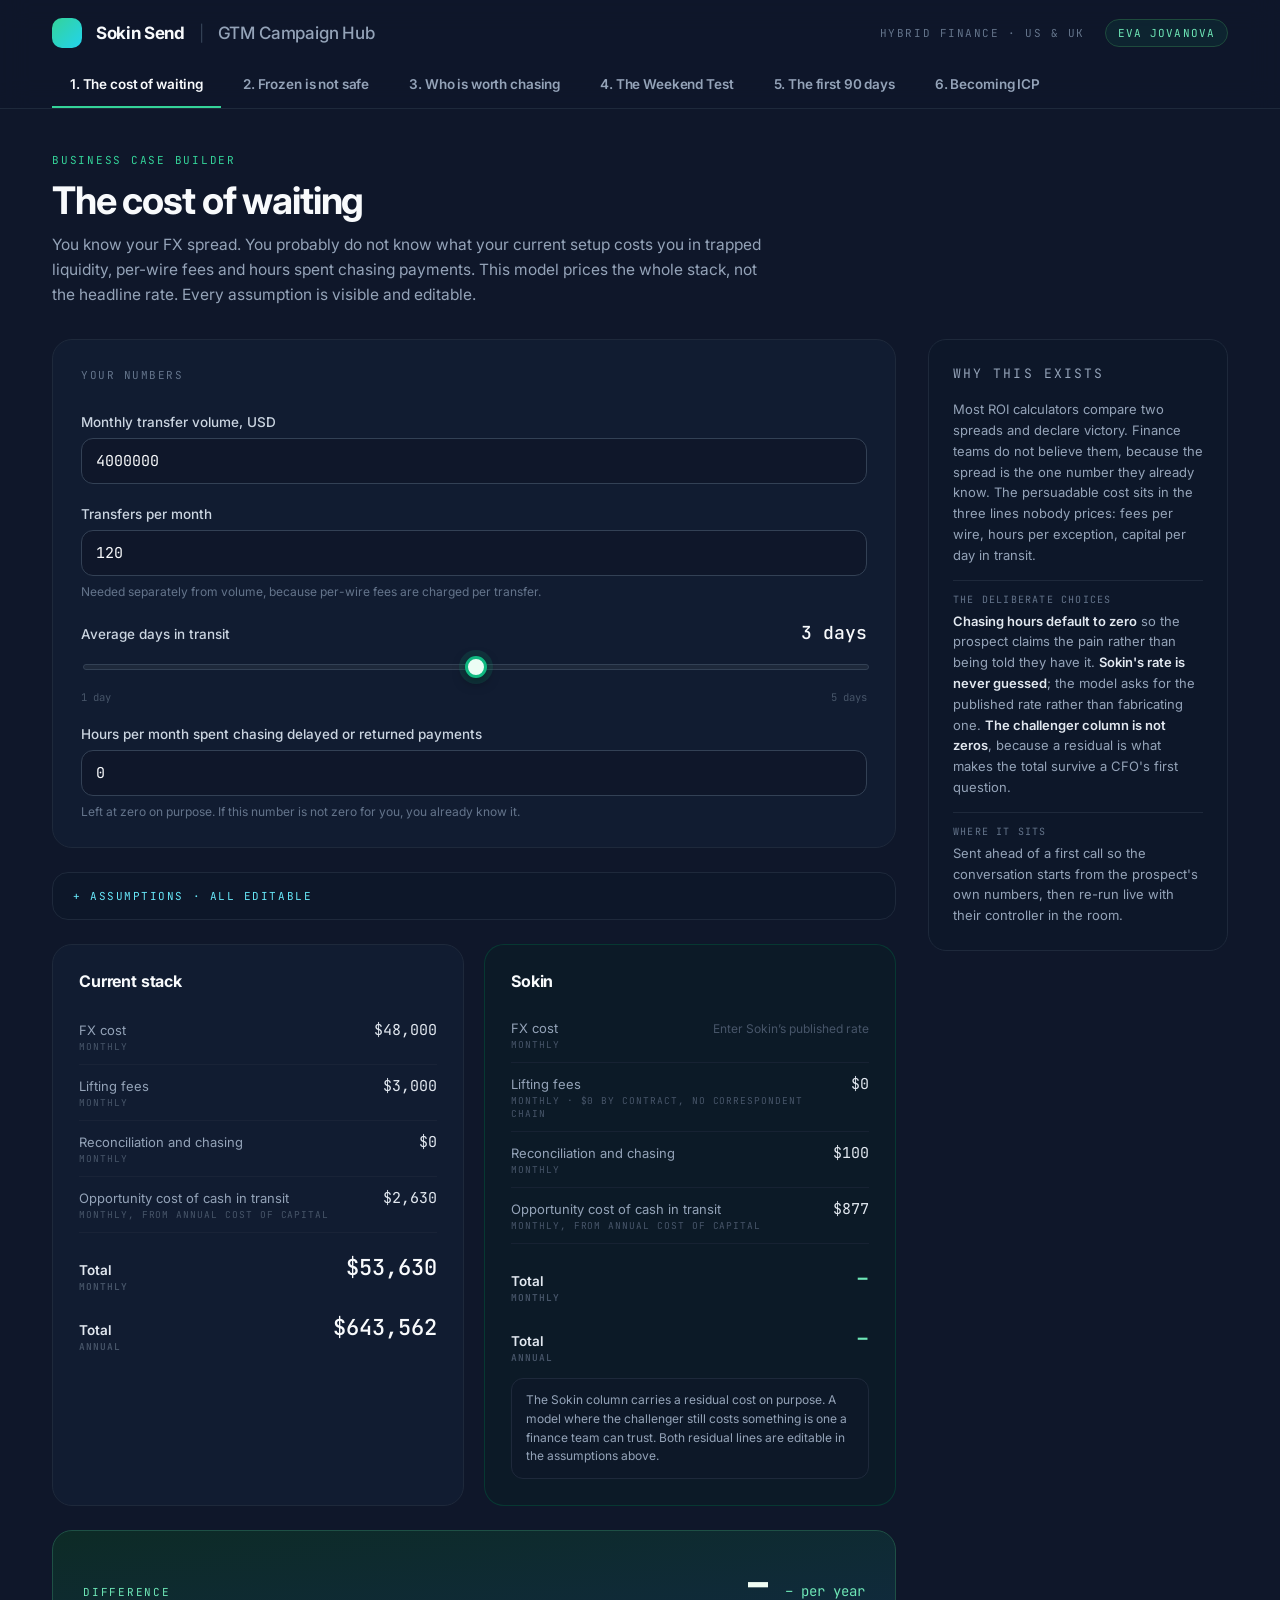
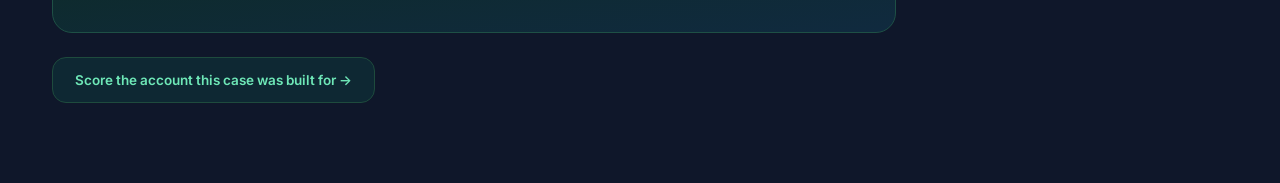
==== commit dfaae636: "Add files via upload" ====
--- a/index.html
+++ b/index.html
@@ -34,6 +34,7 @@
         <a href="icp-scorer.html">3. Who is worth chasing</a>
         <a href="weekend-test.html">4. The Weekend Test</a>
         <a href="90-days.html">5. The first 90 days</a>
+        <a href="icp-process.html">6. Becoming ICP</a>
       </nav>
     </div>
   </header>
--- a/styles.css
+++ b/styles.css
@@ -26,6 +26,9 @@
   --indigo:        #a5b4fc;
   --pink:          #f472b6;
   --red:           #fca5a5;
+  --amber:         #fbbf24;
+  --amber-dim:     rgba(251, 191, 36, 0.65);
+  --amber-border:  rgba(180, 83, 9, 0.5);
 
   /* Fonts */
   --sans: 'Inter', system-ui, sans-serif;
@@ -951,3 +954,77 @@
   .ninety-phase { grid-template-columns: 1fr; gap: 8px; }
   .difference-monthly { font-size: 32px; }
 }
+
+/* ============================================================
+   MODEL PERFORMANCE (icp-live.html)
+   ============================================================ */
+
+.metric-grid {
+  display: grid;
+  grid-template-columns: repeat(auto-fit, minmax(180px, 1fr));
+  gap: 20px;
+}
+
+.trigger-perf { display: flex; flex-direction: column; gap: 22px; padding: 28px; }
+
+.trigger-perf-head { display: flex; justify-content: space-between; align-items: baseline; gap: 16px; flex-wrap: wrap; }
+
+.perf-legend {
+  font-family: var(--mono);
+  font-size: 11px;
+  color: var(--text-ghost);
+}
+
+#trigger-rows { display: flex; flex-direction: column; gap: 18px; }
+
+.perf-row { display: flex; flex-direction: column; gap: 6px; }
+
+.perf-head { display: flex; justify-content: space-between; align-items: baseline; gap: 12px; }
+.perf-name { font-size: 13.5px; color: #cbd5e1; }
+.perf-stats { font-family: var(--mono); font-size: 12.5px; color: var(--text-muted); white-space: nowrap; }
+
+.perf-track {
+  height: 8px;
+  border-radius: 999px;
+  background: var(--border);
+  overflow: hidden;
+}
+.perf-fill { height: 8px; border-radius: 999px; }
+
+.perf-baseline {
+  margin: 0;
+  padding-top: 14px;
+  border-top: 1px solid var(--border);
+  font-size: 12.5px;
+  color: var(--text-muted);
+}
+
+.coverage-bar {
+  display: flex;
+  flex-direction: column;
+  gap: 4px;
+  padding: 16px 20px;
+  border-radius: 16px;
+  background: rgba(251, 191, 36, 0.07);
+  border: 1px solid var(--amber-border);
+}
+.coverage-head { margin: 0; font-size: 13.5px; color: var(--amber); }
+.coverage-sub { margin: 0; font-size: 12.5px; color: var(--amber-dim); }
+
+/* Healthy state, applied by icp-live.js when coverage sits at or
+   above the floor. The warning is conditional, not decorative. */
+.coverage-bar.healthy {
+  background: rgba(16, 185, 129, 0.07);
+  border-color: #1e4b3d;
+}
+.coverage-bar.healthy .coverage-head { color: var(--emerald-soft); }
+.coverage-bar.healthy .coverage-sub { color: rgba(110, 231, 183, 0.65); }
+
+@media (max-width: 960px) {
+  .metric-grid { grid-template-columns: 1fr 1fr; }
+}
+
+@media (max-width: 620px) {
+  .metric-grid { grid-template-columns: 1fr; }
+  .perf-head { flex-direction: column; align-items: flex-start; gap: 2px; }
+}
